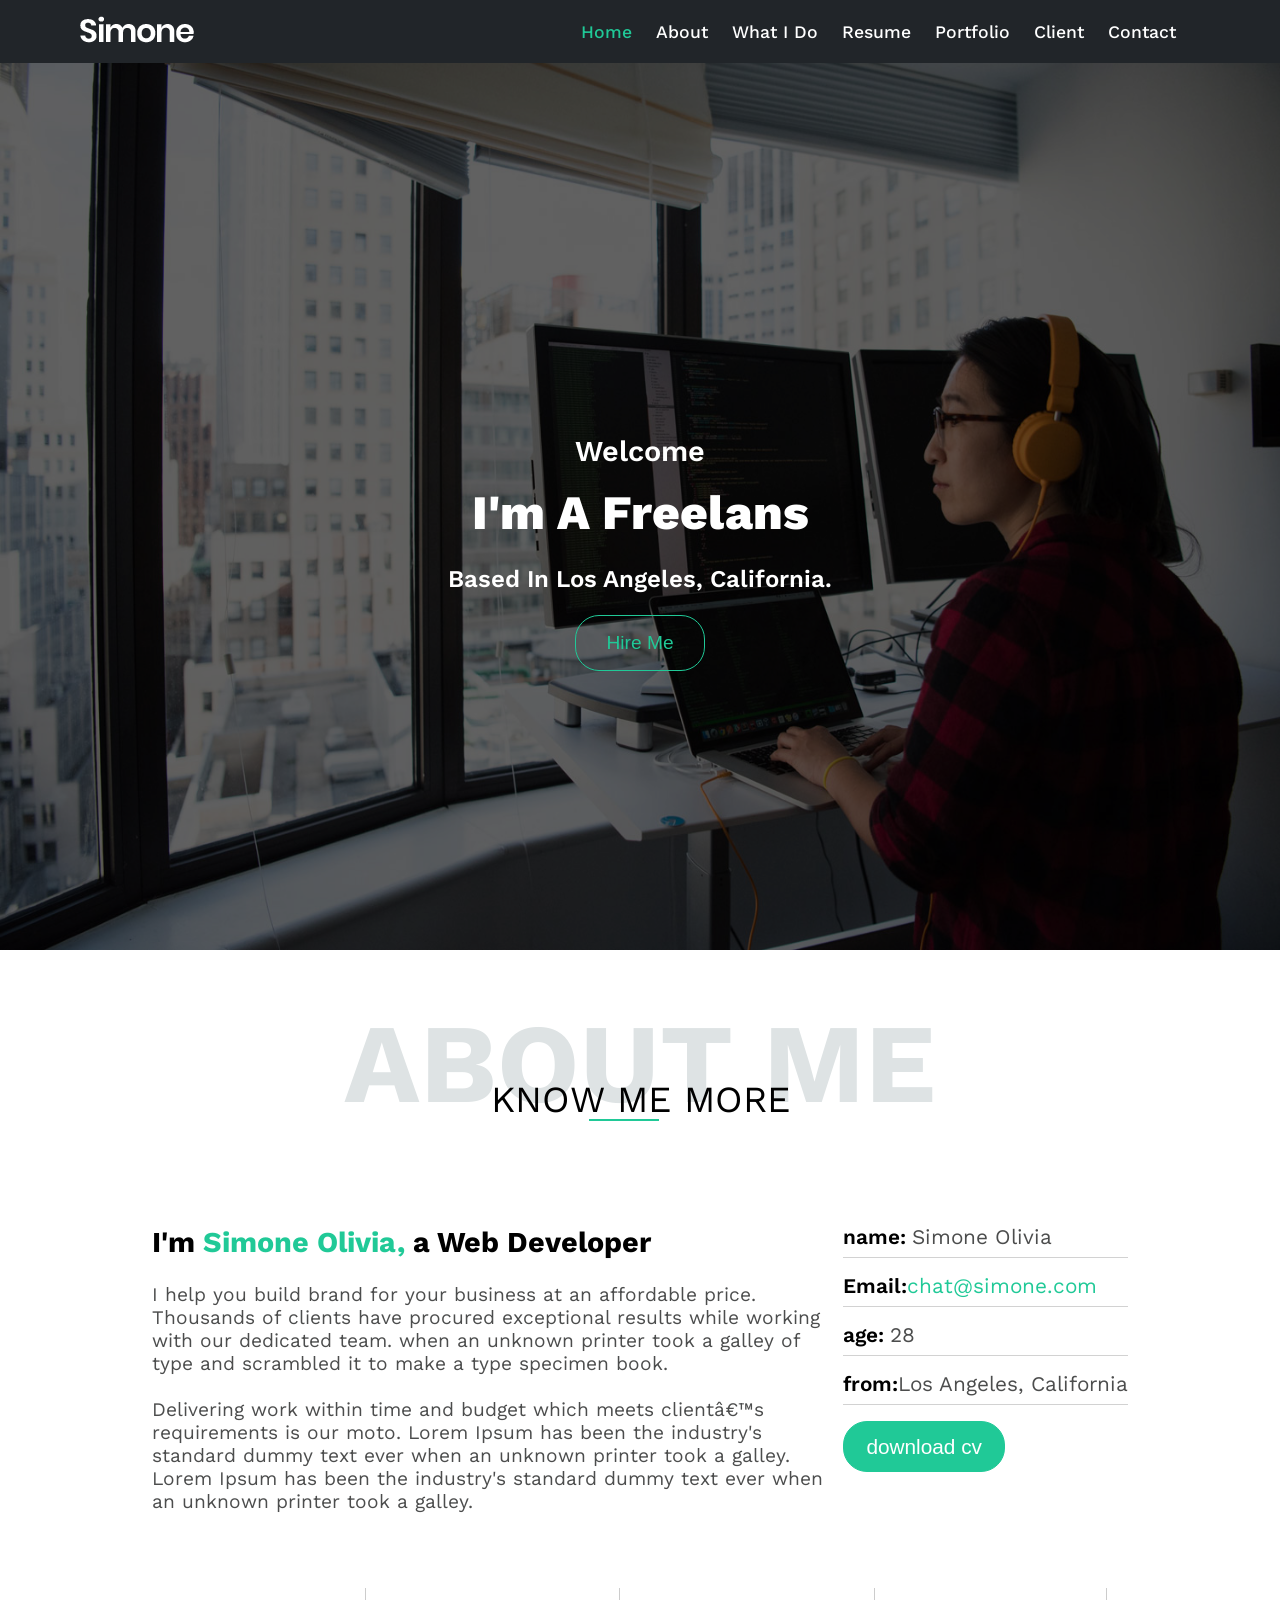
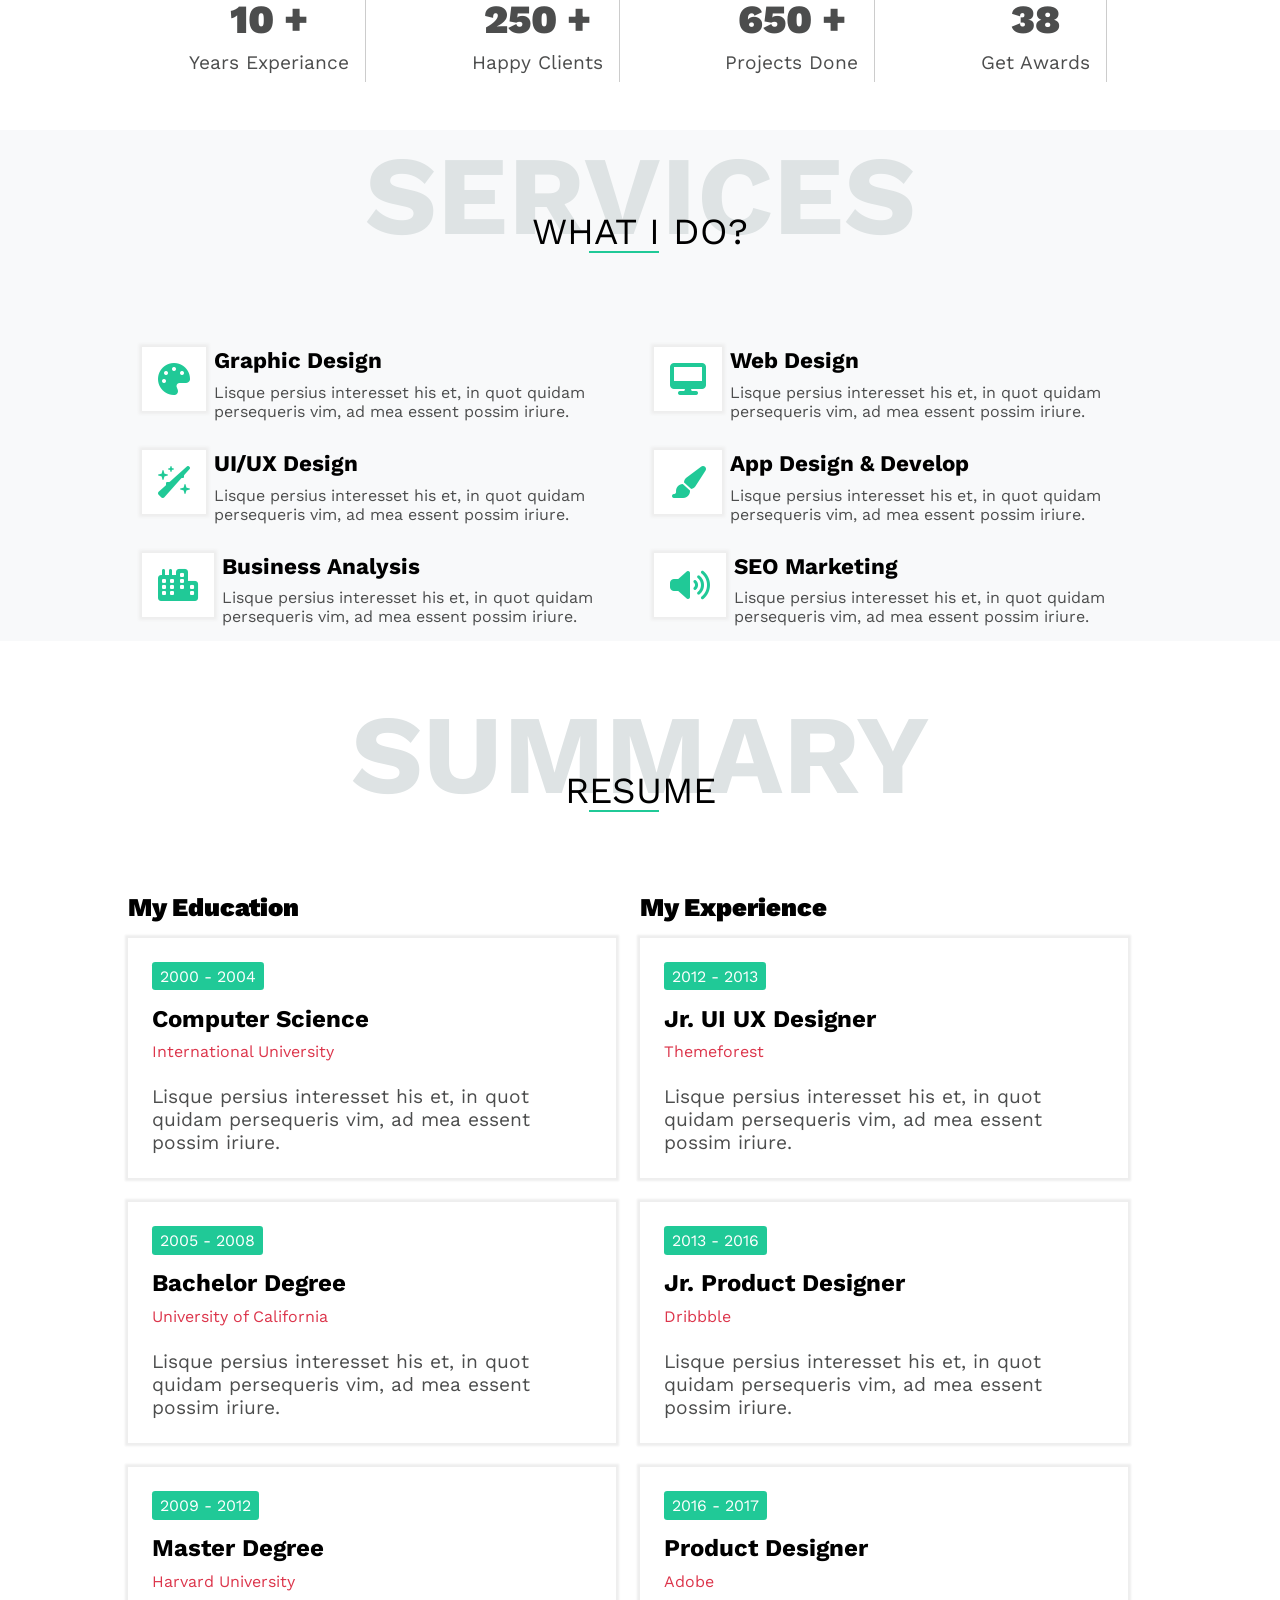
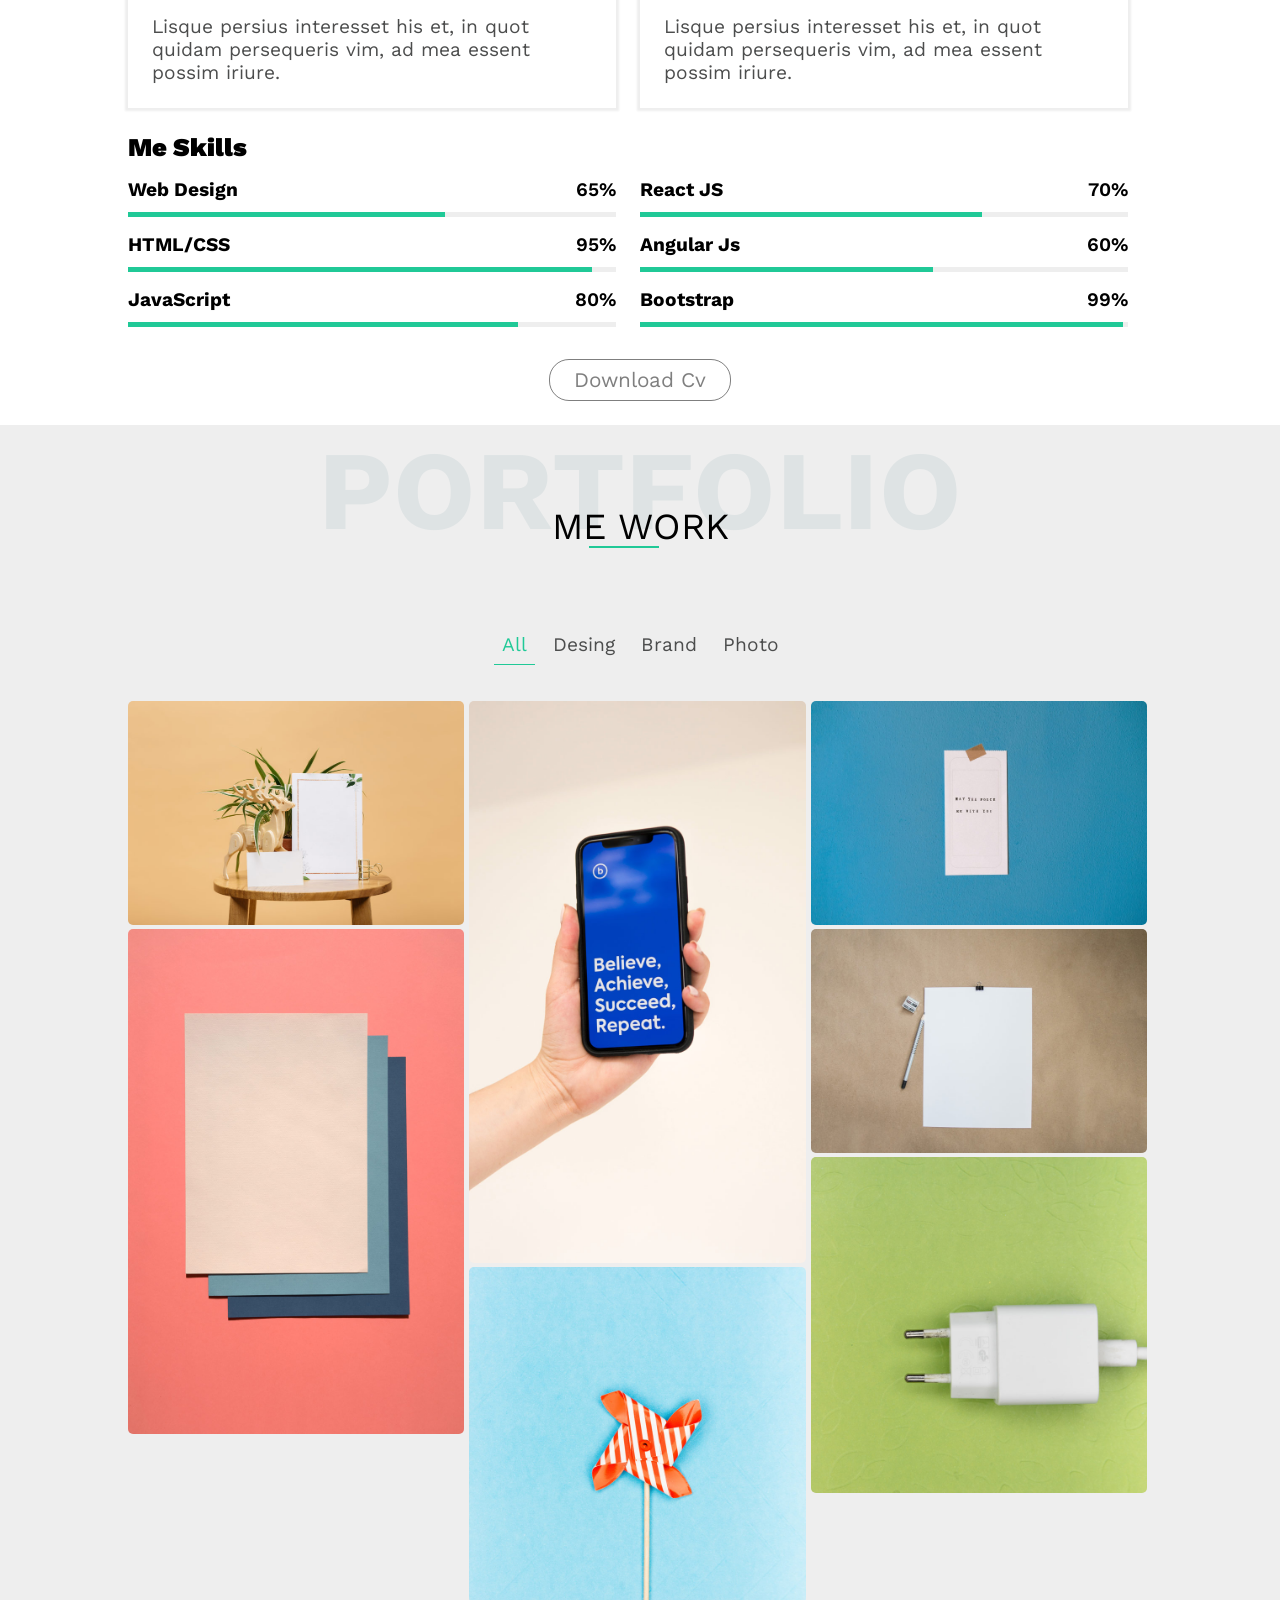
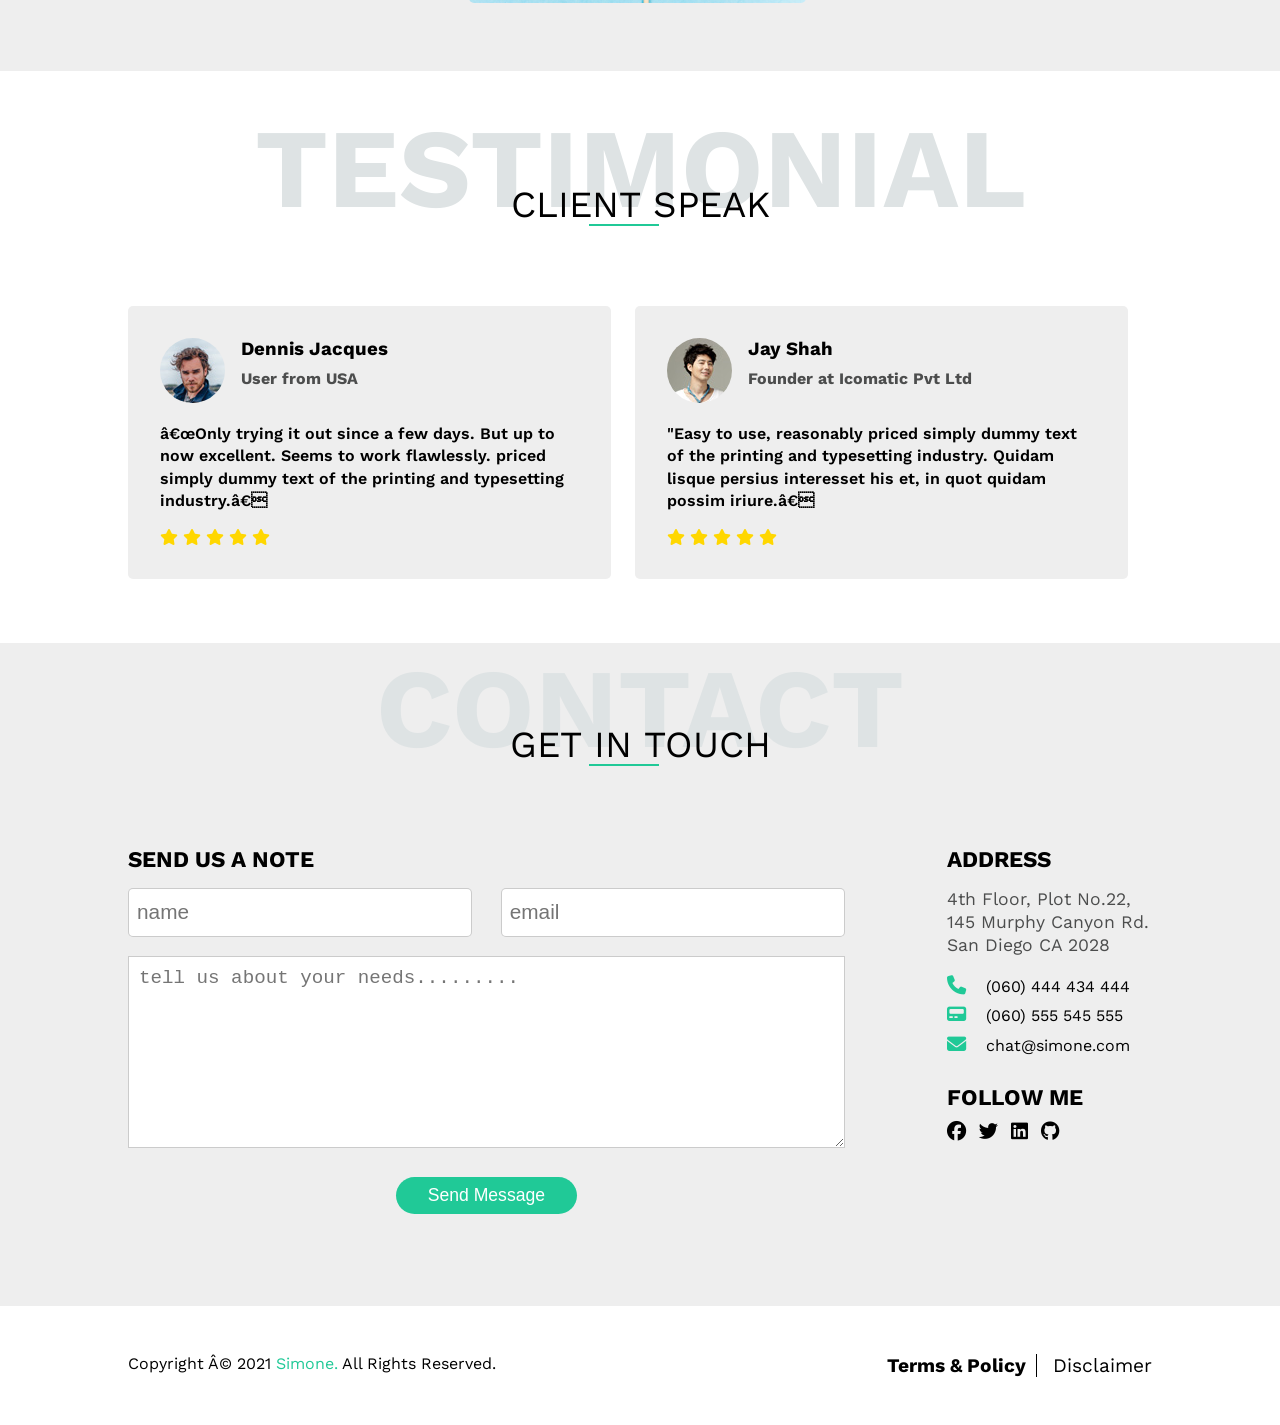
==== index.html @ 6432120c "Add files via upload" ====
<!DOCTYPE html>
<html lang="en">
<head>
    <meta charset="UTF-8">
    <meta http-equiv="X-UA-Compatible" content="IE=edge">
    <meta name="viewport" content="width=device-width, initial-scale=1.0">
    <title>Simone</title>
    <link rel="preconnect" href="https://fonts.googleapis.com">
    <link rel="preconnect" href="https://fonts.gstatic.com" crossorigin>
    <link href="https://fonts.googleapis.com/css2?family=Montserrat:ital,wght@0,100;0,200;0,300;0,400;0,500;0,600;0,700;0,800;0,900;1,100;1,200;1,300;1,400;1,500;1,600;1,700;1,800;1,900&family=Poppins:ital,wght@0,100;0,200;0,300;0,400;0,500;0,600;0,700;0,800;0,900;1,100;1,200;1,300;1,400;1,500;1,600;1,700;1,800;1,900&family=Work+Sans:ital,wght@0,100;0,200;0,300;0,400;0,500;0,600;0,700;0,800;0,900;1,100;1,200;1,300;1,400;1,500;1,600;1,700;1,800;1,900&display=swap" rel="stylesheet">
    <link rel="stylesheet" href="https://cdnjs.cloudflare.com/ajax/libs/font-awesome/6.2.1/css/all.min.css" integrity="sha512-MV7K8+y+gLIBoVD59lQIYicR65iaqukzvf/nwasF0nqhPay5w/9lJmVM2hMDcnK1OnMGCdVK+iQrJ7lzPJQd1w==" crossorigin="anonymous" referrerpolicy="no-referrer" />
    <link href="style.css" rel="stylesheet">
</head>
<body>
    <div>
        <section class="home-padeg" id="home">
            <div class="continer">
                <nav>
                    <div class="nav-logo">
                        <img class="logo" src="imge/logo-light.png"/>
                    </div>
                    <div class="nav-link">
                        <i class="fa-solid fa-bars"></i>
                        <ul>
                            <li>
                                <a href="#home">home</a>
                            </li>
                            <li>
                                <a href="#about">about</a>
                            </li>
                            <li>
                                <a href="#what i do">what i do</a>
                            </li>
                            <li>
                                <a href="#resume">resume</a>
                            </li>
                            <li>
                                <a href="#portfolio">portfolio</a>
                            </li>
                            <li>
                                <a href="#client">client</a>
                            </li>
                            <li>
                                <a href="#contact">contact</a>
                            </li>
                        </ul>
                    </div>
                </nav>
            </div>    
            <div class="home-info">
                    <img class="back-img" src="intro-bg.jpg" alt="sdad">
                    <div class="min-home-info">
                        <p>Welcome</p>
                        <h1>I'm a Freelans</h1>
                        <p>based in Los Angeles, California.</p>
                        <button>hire me</button>
                    </div>
                   
            </div>  
        </section>
        <section class="about" id="about">
           <div class="continer">
                <h2 class="speshile-heading">about me</h2>
                <p>Know Me More</p>
                <div class="about-info">
                    <div class="about-info_texit">
                        <h3>I'm <span>Simone Olivia,</span> a Web Developer</h3>
                        <p>
                            I help you build brand for your business at an affordable price. Thousands of clients have procured exceptional results while working with our dedicated team. when an unknown printer took a galley of type and scrambled it to make a type specimen book.
                            <br>
                            <br>
                            Delivering work within time and budget which meets clientâ€™s requirements is our moto. Lorem Ipsum has been the industry's standard dummy text ever when an unknown printer took a galley. Lorem Ipsum has been the industry's standard dummy text ever when an unknown printer took a galley.
                        </p>
                    </div>
                    <div class="about-info_personal">
                        <div>
                            name: <span>Simone Olivia</span>
                        </div>
                        <div>
                            Email:<span class="shing-color">chat@simone.com</span>
                        </div>
                        <div>
                            age: <span>28</span>
                        </div>
                        <div>
                            from:<span>Los Angeles, California</span>
                        </div>
                        <button>download cv</button>
                    </div>    
                </div>
                <div class="about-box">
                        <div>
                            <h3>10 +</h3>
                            <p>Years Experiance</p>
                        </div>
                        <div>
                            <h3>250 +</h3>
                            <p>Happy Clients</p>
                        </div>
                        <div>
                            <h3>650 +</h3>
                            <p>Projects Done</p>
                        </div>
                        <div>
                            <h3>38</h3>
                            <p>Get Awards</p>
                        </div>
                </div>
                </div>
           </div>
        </section>
        <section class="services" id="what i do">
            <div class="continer">
                <h2 class="speshile-heading">services</h2>
                <p>What I Do?</p>
                <div class="min-serv">
                    <div class="min-col-serv">
                        <div class="serv-card">
                            <div class="serv-icon">
                                <i class="fa-solid fa-palette"></i>
                            </div>
                            <div class="min-col-info">
                                <h3>Graphic Design</h3>
                                <p>Lisque persius interesset his et, in quot quidam persequeris vim, ad mea essent possim iriure.</p>
                            </div>
                        </div>
                        <div class="serv-card">
                            <div class="serv-icon">
                                <i class="fa-solid fa-wand-sparkles"></i>
                            </div>
                            <div class="min-col-info">
                                <h3>UI/UX Design</h3>
                                <p>Lisque persius interesset his et, in quot quidam persequeris vim, ad mea essent possim iriure.</p>
                            </div>
                        </div>
                        <div class="serv-card">
                            <div class="serv-icon">
                                <i class="fa-solid fa-city"></i>
                            </div>
                            <div class="min-col-info">
                                <h3>Business Analysis</h3>
                                <p>Lisque persius interesset his et, in quot quidam persequeris vim, ad mea essent possim iriure.</p>
                            </div>
                        </div>
                    </div> 
                    <div class="min-col-serv">
                        <div class="serv-card">
                            <div class="serv-icon">
                                <i class="fa-solid fa-desktop"></i>
                            </div>
                            <div class="min-col-info">
                                <h3>Web Design</h3>
                                <p>Lisque persius interesset his et, in quot quidam persequeris vim, ad mea essent possim iriure.</p>
                            </div>
                        </div>
                        <div class="serv-card">
                            <div class="serv-icon">
                                <i class="fa-solid fa-paintbrush"></i>
                            </div>
                            <div class="min-col-info">
                                <h3>App Design & Develop</h3>
                                <p>Lisque persius interesset his et, in quot quidam persequeris vim, ad mea essent possim iriure.</p>
                            </div>
                        </div>
                        <div class="serv-card">
                            <div class="serv-icon">
                                <i class="fa-solid fa-volume-high"></i>
                            </div>
                            <div class="min-col-info">
                                <h3>SEO Marketing</h3>
                                <p>Lisque persius interesset his et, in quot quidam persequeris vim, ad mea essent possim iriure.</p>
                            </div>
                        </div>
                    </div> 
                </div>  
            </div>
        </section>
        <section class="resume" id="resume">
            <div class="continer">
                <h2 class="speshile-heading">summary</h2>
                <P>resume</P>
                <div class="min-resume">
                    <div class="resume-card">
                        <h2>My Education</h2>
                        <div class="min-card">
                            <div>2000 - 2004</div>
                            <h3>Computer Science</h3>
                            <span>International University</span>
                            <p>Lisque persius interesset his et, in quot quidam persequeris vim, ad mea essent possim iriure.</p>
                        </div>
                        <div class="min-card">
                            <div>2005 - 2008</div>
                            <h3>Bachelor Degree</h3>
                            <span>University of California</span>
                            <p>Lisque persius interesset his et, in quot quidam persequeris vim, ad mea essent possim iriure.</p>
                        </div>
                        <div class="min-card">
                            <div>2009 - 2012</div>
                            <h3>Master Degree</h3>
                            <span>Harvard University</span>
                            <p>Lisque persius interesset his et, in quot quidam persequeris vim, ad mea essent possim iriure.</p>
                        </div>
                    </div>
                    <div class="resume-card">
                        <h2> My Experience</h2>
                        <div class="min-card">
                            <div>2012 - 2013</div>
                            <h3>Jr. UI UX Designer</h3>
                            <span>Themeforest</span>
                            <p>Lisque persius interesset his et, in quot quidam persequeris vim, ad mea essent possim iriure.</p>
                        </div>
                        <div class="min-card">
                            <div>2013 - 2016</div>
                            <h3>Jr. Product Designer</h3>
                            <span>Dribbble</span>
                            <p>Lisque persius interesset his et, in quot quidam persequeris vim, ad mea essent possim iriure.</p>
                        </div>
                        <div class="min-card">
                            <div>2016 - 2017</div>
                            <h3>Product Designer</h3>
                            <span>Adobe</span>
                            <p>Lisque persius interesset his et, in quot quidam persequeris vim, ad mea essent possim iriure.</p>
                        </div>
                    </div>
                </div>
                <div class="resume-skills">
                    <h3>me skills</h3>
                    <div class="skills-info">
                        <div class="skills-colm">
                            <div class="min-colm">
                                <div class="min-colm-info">
                                    <h4>Web Design</h4>
                                    <p>65%</p>
                                </div>
                                <div class="liner-grad-1">

                                </div>
                            </div>
                            <div class="min-colm">
                                <div class="min-colm-info">
                                    <h4>HTML/CSS</h4>
                                    <p>95%</p>
                                </div>
                                <div class="liner-grad-2">

                                </div>
                            </div>
                            <div class="min-colm">
                                <div class="min-colm-info">
                                    <h4>JavaScript</h4>
                                    <p>80%</p>
                                </div>
                                <div class="liner-grad-3">

                                </div>
                            </div>
                        </div>
                        <div class="skills-colm">
                            <div class="min-colm">
                                <div class="min-colm-info">
                                    <h4>React JS</h4>
                                    <p>70%</p>
                                </div>
                                <div class="liner-grad-4">

                                </div>
                            </div>
                            <div class="min-colm">
                                <div class="min-colm-info">
                                    <h4>Angular Js</h4>
                                    <p>60%</p>
                                </div>
                                <div class="liner-grad-5">

                                </div>
                            </div>
                            <div class="min-colm">
                                <div class="min-colm-info">
                                    <h4>Bootstrap</h4>
                                    <p>99%</p>
                                </div>
                                <div class="liner-grad-6">

                                </div>
                            </div>
                        </div>
                    </div>
                    <div class="resume-button">
                        download cv
                    </div>

                </div>
            </div>
        </section>
        <section class="portfolio" id="portfolio">
            <div class="continer">
                <h2 class="speshile-heading">portfolio</h2>
                <p>me work</p>
                <div class="potr-link">
                    <ul>
                        <li>
                            <a class="f-a" href="">all</a>
                        </li>
                    </ul>
                    <ul>
                        <li>
                            <a href="">desing</a>
                        </li>
                    </ul>
                    <ul>
                        <li>
                            <a href="">brand</a>
                        </li>
                    </ul>
                    <ul>
                        <li>
                            <a href="">photo</a>
                        </li>
                    </ul>
                </div>
                <div class="min-port">
                    <div class="min-port-info">
                        <div class="min-port-info-col">
                            <div class="min-port-imge">
                                <img src="imge/project-1.jpg" alt="pacitsher-product">
                                <div class="min-port-leyr">
                                    <h5>project title</h5>
                                    <p>categore</p>
                                </div>
                            </div>    
                        </div>
                        <div class="min-port-info-col">
                            <div class="min-port-imge">
                                <img src="imge/project-4.jpg" alt="pacitsher-product">
                                <div class="min-port-leyr">
                                    <h5>project title</h5>
                                    <p>categore</p>
                                </div>
                            </div>    
                        </div>
                    </div>
                    <div class="min-port-info">
                        <div class="min-port-info-col">
                            <div class="min-port-imge">
                                <img src="imge/project-2.jpg" alt="pacitsher-product">
                                <div class="min-port-leyr">
                                    <h5>project title</h5>
                                    <p>categore</p>
                                </div>
                            </div>    
                        </div>
                        <div class="min-port-info-col">
                            <div class="min-port-imge">
                                <img src="imge/project-7.jpg" alt="pacitsher-product">
                                <div class="min-port-leyr">
                                    <h5>project title</h5>
                                    <p>categore</p>
                                </div>
                            </div>    
                        </div>
                    </div>
                    <div class="min-port-info">
                        <div class="min-port-info-col">
                            <div class="min-port-imge">
                                <img src="imge/project-3.jpg" alt="pacitsher-product">
                                <div class="min-port-leyr">
                                    <h5>project title</h5>
                                    <p>categore</p>
                                </div>
                            </div>    
                        </div>
                        <div class="min-port-info-col">
                            <div class="min-port-imge">
                                <img src="imge/project-5.jpg" alt="pacitsher-product">
                                <div class="min-port-leyr">
                                    <h5>project title</h5>
                                    <p>categore</p>
                                </div>
                            </div>    
                        </div>
                        <div class="min-port-info-col">
                            <div class="min-port-imge">
                                <img src="imge/project-6.jpg" alt="pacitsher-product">
                                <div class="min-port-leyr">
                                    <h5>project title</h5>
                                    <p>categore</p>
                                </div>
                            </div>    
                        </div>
                    </div>
                </div>
            </div>
        </section>
        <secton class="client" id="client">
            <div class="continer">
                <h2 class="speshile-heading">TESTIMONIAL</h2>
                <p>Client Speak</p>
                <div class="min-client">
                    <div class="client-card">
                        <div class="client-info">
                            <div class="client-imge">
                                <img src="imge/client-sm-3.jpg" alt="">
                            </div>
                            <div class="client-deta">
                                <h3>Dennis Jacques</h3>
                                <h4>User from USA</h4>
                            </div>
                        </div>
                        <p>
                            â€œOnly trying it out since a few days. But up to now excellent. Seems to work flawlessly. priced simply dummy text of the printing and typesetting industry.â€
                        </p>
                        <i class="fa-solid fa-star"></i>
                        <i class="fa-solid fa-star"></i>
                        <i class="fa-solid fa-star"></i>
                        <i class="fa-solid fa-star"></i>
                        <i class="fa-solid fa-star"></i>
                    </div>
                    <div class="client-card">
                        <div class="client-info">
                            <div class="client-img">
                                <img src="imge/client-sm-1.jpg" alt="">
                            </div>
                            <div class="client-deta">
                                <h3>Jay Shah</h3>
                                <h4>Founder at Icomatic Pvt Ltd</h4>
                            </div>
                        </div>
                        <p>
                            "Easy to use, reasonably priced simply dummy text of the printing and typesetting industry. Quidam lisque persius interesset his et, in quot quidam possim iriure.â€
                        </p>
                        <i class="fa-solid fa-star"></i>
                        <i class="fa-solid fa-star"></i>
                        <i class="fa-solid fa-star"></i>
                        <i class="fa-solid fa-star"></i>
                        <i class="fa-solid fa-star"></i>
                    </div>
                </div>
            </div>

        </secton>
        <section class="contact" id="contact">
            <div class="continer">
                <h2 class="speshile-heading">contact</h2>
                <p>Get in Touch</p>
                <div class="min-cont">
                    <div class="cont-flex">
                        <form>
                            <h3>SEND US A NOTE</h3>
                            <div>
                                <input type="text" name="user-name" placeholder="name" required>
                                <input type="email" name="user-email" placeholder="email" required>
                            </div>
                            <textarea placeholder="tell us about your needs........."></textarea>
                            <button>send message</button>
                        </form>
                        <div class="info-cont">
                            <h3>ADDRESS</h3>
                            <p>
                                4th Floor, Plot No.22,
                                145 Murphy Canyon Rd.
                                San Diego CA 2028
                            </p>
                            <br>
                            <div>
                                <i class="fa-solid fa-phone"></i>
                                (060) 444 434 444
                            </div>
                            <div>
                                <i class="fa-solid fa-pager"></i>
                                (060) 555 545 555
                            </div>
                            <div>
                                <i class="fa-solid fa-envelope"></i>
                                chat@simone.com
                            </div>
                            <br>
                            <h4>FOLLOW ME</h4>
                            <i class="fa-brands fa-facebook"></i>
                            <i class="fa-brands fa-twitter"></i>
                            <i class="fa-brands fa-linkedin"></i>
                            <i class="fa-brands fa-github"></i>
                        </div>  
                    </div>
                </div>
            </div>
        </section>
        <footer>
            <div class="continer">
                <p>Copyright Â© 2021 <span>Simone.</span> All Rights Reserved.</p>
                <div>
                   <h5>Terms & Policy</h5>
                   <p> Disclaimer</p>
                </div>
            </div>    
        </footer>
    </div>
</body>
</html>
---- style.css ----
*{
    margin: 0;
    box-sizing: border-box;
    scroll-behavior: smooth;
}
:root{
    --min-color: #20c997;
    --headr-color: #212529;
    --section-background: #f8f9fa;
    --background-header: #eef0f1;
    --pragraph-color: #4c4d4d;
    font-size: 16px;
}
body{
    font-family: 'Montserrat', sans-serif;
    font-family: 'Poppins', sans-serif;
    font-family: 'Work Sans', sans-serif; 
}
.continer{
    margin: 50px auto;
    width: 80%;
}

/* start combonans */
.speshile-heading{
    font-size: 7rem;
    text-align: center;
    color: #dee3e4;
    text-transform: uppercase;
}
.speshile-heading + p{
    font-size: 2.3rem;
    text-align: center;
    margin-top: -9%;
    margin-bottom: 5rem;
    text-transform:  uppercase;
    position: relative;
}
.speshile-heading + p::after{
    content: "";
    position: absolute;
    width: 70px;
    height: 2px;
    background-color: #20c997;
    text-align: center;
    bottom: 0;
    left: 45%;
}
@media screen and (max-width: 800px){
    .speshile-heading{
        font-size: 6rem;
    } 
    .speshile-heading + p{
        font-size: 2.1rem;
    }

}
@media screen and (max-width: 670px){
    .speshile-heading{
        font-size: 5rem;
    }
    .speshile-heading + p{
        font-size: 1.8rem;
    }
}
@media screen and (max-width: 560px){
    .speshile-heading{
        font-size: 4rem;
    }
    .speshile-heading + p{
        font-size: 1.5rem;
    }
}
@media screen and (max-width: 470px){
    .speshile-heading{
        font-size: 3rem;
    }
    .speshile-heading + p{
        font-size: 1.2rem;
    }
}
/* end combonans */
/* start home padeg */
.home-padeg{
    height: 100vh;
    width: 100%;
    position: relative;
}
.home-padeg::after{
    content: "";
    position: absolute;
    top: 0;
    bottom: 0;
    background-color: #0000009e;
    width: 100%;
    height: 100%;
    z-index: -3;
}
.home-padeg .continer{
    margin-top: 0;
}
nav{
    background-color: #212529;
    display: flex;
    align-items: center;
    justify-content: space-between;
    padding: 1rem 5rem;
    z-index: 3333;
    position: relative;
    position: fixed;
    left: 0;
    right: 0;
    top: 0;
}
nav .nav-link{
    text-transform: capitalize;
}
nav .nav-link ul{
    display: flex;
    list-style: none;
}
nav .nav-link ul li a{
    color: white;
    text-decoration: none;
    font-weight: 500;
    font-size: 1.1rem;
    transition: 0.7s;
    margin-right: 1.5rem;
}
nav .nav-link ul li a[href="#home"]{
    color: var(--min-color);
}
nav .nav-link ul li:hover a{
    color: var(--min-color);
}
@media screen and (max-width: 1000px){
    nav .nav-link ul li a{
        font-size: 0.9rem;  
    }
}
@media screen and (max-width: 900px){
    nav .nav-link{
        position: relative;
    }
    .nav-link i{
        font-size: 25px;
        color: white;
        margin-right: 4px;
    }
    .nav-link i:hover + ul{
        top: 22px;
    }
    nav .nav-link ul{
        display: flex;
        flex-direction: column;
        position: absolute;
        background-color: var(--headr-color);
        right: 0px;
        align-items: flex-start;
        justify-content: center;
        width: 200px;
        padding: 1rem;  
        top: -320px;
        transition: 1s;
    }
    nav .nav-link ul li{
        border-bottom: 1px solid rgba(255, 255, 255, 0.35);
        width: 100%;
    }
    nav .nav-link ul li a{
        font-size: 1.3rem;
        padding-bottom: 0.5rem;
        padding-top: 0.5rem;
        display: inline-block;
    }
}
@media screen and (min-width: 900px){
    .nav-link i{
        display: none;
    }
}
.home-info{
    width: 100%;
    height: 100vh;
    position: absolute;
    top: 0;
    
}
.home-info .back-img{
    width: 100%;
    height: 100vh;
    position: absolute;
    z-index: -4;
}
.min-home-info{
    display: flex;
    flex-direction: column;
    align-items: center;
    justify-content: center;
    position: relative;
    top: 40%;
    z-index: 1;
    color: white;
    text-transform: capitalize;
    padding: 1.5rem;
}
.min-home-info :first-child{
    font-size: 1.8rem;
    margin-bottom: 1rem;
    font-weight: 600;
}
.min-home-info h1{
    font-size: 3rem;
    margin-bottom: 1.5rem;
    font-weight: 800;
}
.min-home-info p{
    font-size: 1.5rem;
    font-weight: 600;
    margin-bottom: 1.4rem;
}
.min-home-info button{
    font-size: 1.2rem;
    font-weight: 400;
    padding: 1rem 1.9rem;
    border: 1px solid var(--min-color);
    border-radius: 1.5rem;
    background-color: rgba(0, 0, 0, 0);
    color: var(--min-color);
    transition: 0.8s;
    cursor: pointer;
    text-transform: capitalize;
}
.min-home-info button:hover{
    background-color: var(--min-color);
    color: white;
}
/* end home padeg */

/* start about */
.about .continer{
    width: 80%;
    margin: 3rem auto;
}
.about .continer .speshile-heading + p{
    margin-top: -5%;
}
.about-info{
    display: flex;
    justify-content: space-between;
    padding: 1.5rem;
}
.about-info .about-info_texit{
    width: 70%;
}
.about-info_texit h3{
    font-size: 1.8rem;
    margin-bottom: 1.5rem;
}
.about-info_texit span{
    color: #20c997;
}
.about-info_texit p{
    font-size: 1.2rem;
    color: #4c4d4d;
}
.about-info_personal div{
    font-size: 1.3rem;
    font-weight: 600;
    margin-bottom: 1rem;
    border-bottom: 1px solid rgba(0, 0, 0, 0.178);
    padding-bottom: 0.5rem;
}
.about-info_personal span{
    font-weight: 400;
    color: #4c4d4d;
}
.about-info_personal div .shing-color{
    color: #20c997;
}
.about-info_personal button{
    font-size: 1.3rem;
    background-color: #20c997;
    padding: 0.8rem 1.4rem;
    border-radius: 1.5rem;
    border: 1px solid #20c997;
    color: white;
    transition: 1s;
}
.about-info_personal button:hover{
    background-color: #02815b;
    cursor: pointer;
}
@media screen and (max-width: 700px){
    .about-info{
        display: flex;
        flex-direction: column;
        justify-content: center;
        width: 100%;
    }
   .about-info_personal{
     margin-top: 1rem;
   }
   .about-info_texit{
    width: 100%;
   }
}
.about-box{
    display: flex;
    align-items: center;
    justify-content: space-around;
    margin-top: 5%;
    flex-wrap: wrap;
}
.about-box div{
    border-right: 1px solid rgba(0, 0, 0, 0.199);
    padding: 0.5rem 1rem;
    text-align: center;
}
.about-box div h3{
    font-size: 2.5rem;
    color: #4c4d4d;
    font-weight: 900;
    margin-bottom: 0.5rem;
}
.about-box div p{
    color: #4c4d4d;
    font-size: 1.2rem;

}
@media screen and (max-width: 480px){
    .about-box{
        display: flex;
        flex-direction: column;
    }
}
/* end about */
/* start services */
.services{
    background-color: #f8f9fa;
  
}
.services .continer{
    width: 80%;
    margin: 3rem auto;
}
.services .continer .speshile-heading + p{
    margin-top: -5%;
}
.services .continer .min-serv{
    display: flex;
}
.services .continer .min-serv .min-col-serv .serv-card{
    display: flex;
    padding: 0.9rem;
}
.services .continer .min-serv .min-col-serv .serv-card .serv-icon{
    width: fit-content;
    height: fit-content;
    display: flex;
    align-items: center;
    justify-content: center;
    background-color: white;
    margin-right: 0.5rem;
    box-shadow: 0 0 3px 3px #eee;
}
.services .continer .min-serv .min-col-serv .serv-card .serv-icon i{
    font-size: 2rem;
    padding: 1rem;
    color: #20c997;
}
.services .continer .min-serv .min-col-serv div .min-col-info{
    display: flex;
    flex-direction: column;
}
.services .continer .min-serv .min-col-serv div .min-col-info h3{
    font-size: 1.4rem;
    margin-bottom: 0.6rem;
}
.services .continer .min-serv .min-col-serv div .min-col-info p{
    color: #4c4d4d;
    line-height: 1.2;
}
@media screen and (max-width: 800px){
    .services .continer .min-serv .min-col-serv .serv-card{
        display: flex;
        flex-direction: column;
        align-items: center;
    }
    .services .continer .min-serv .min-col-serv div .min-col-info{
        text-align: center;
    }
    .services .continer .min-serv .min-col-serv div .min-col-info h3{
       padding-top: 0.8rem;
    }
}
@media screen and (max-width: 500px){
    .services .continer .min-serv{
        display: flex;
        flex-direction: column;
    }
}
/* end services */
/* start resume */
.resume .continer{
    width: 80%;
    margin: 1rem auto;
}
.resume .continer .speshile-heading + p{
    margin-top: -5%;
}
.resume .continer .min-resume{
    display: flex;
}
.resume .continer .min-resume .resume-card h2{
    font-weight: 900;
    font-size: 1.6rem;
    margin-bottom: 1rem;
}

.resume .continer .min-resume .resume-card .min-card{
    padding: 1.5rem;
    margin-right: 1.5rem;
    margin-bottom: 1.5rem;
    box-shadow: 0px 0px 2px 3px #eee;
}
.resume .continer .min-resume .resume-card .min-card div{
    width: fit-content;
    padding: 0.3rem 0.5rem;
    background: #20c997;
    border-radius: 0.2rem;
    margin-bottom: 0.9rem;
    color: white;
}
.resume .continer .min-resume .resume-card .min-card h3{
    font-size: 1.5rem;
    margin-bottom: 0.6rem;
}
.resume .continer .min-resume .resume-card .min-card span{
    color: #dc354b;
    margin-bottom: 1.5rem;
    display: inline-block;
}
.resume .continer .min-resume .resume-card .min-card p{
    font-size: 1.2rem;
    color: #4c4d4d;
}
@media screen and (max-width: 800px){
    .resume .continer .min-resume{
        display: flex;
        flex-direction: column;
    }
}
.resume-skills .skills-info{
    display: flex;
}
.resume-skills .skills-info .min-colm-info{
    display: flex;
    justify-content: space-between;
}
.resume-skills h3{
    font-weight: 900;
    font-size: 1.6rem;
    text-transform: capitalize;
}
.skills-colm{
    width: 50%;
    margin-right: 1.5rem;
    margin-top: 1rem;
}
.skills-colm .min-colm {
    margin-bottom: 1rem;
}
.skills-colm .min-colm .min-colm-info h4{
    font-size: 1.2rem;
    margin-bottom: 0.7rem;
}
.skills-colm .min-colm .min-colm-info p{
    font-size: 1.2rem;
    font-weight: 600;
}
.skills-colm .min-colm .liner-grad-1,.liner-grad-2,.liner-grad-3,.liner-grad-4,.liner-grad-5,.liner-grad-6 {
    width: 100%;
    height: 5px;
}
.skills-colm .min-colm .liner-grad-1{
    background: linear-gradient(to right, #20c997 0%, #20c997 65%, #eee 65%);
}
.skills-colm .min-colm .liner-grad-2{
    background: linear-gradient(to right, #20c997 0%, #20c997 95%, #eee 95%);
}
.skills-colm .min-colm .liner-grad-3{
    background: linear-gradient(to right, #20c997 0%, #20c997 80%, #eee 80%);
}
.skills-colm .min-colm .liner-grad-4{
    background: linear-gradient(to right, #20c997 0%, #20c997 70%, #eee 70%);
}
.skills-colm .min-colm .liner-grad-5{
    background: linear-gradient(to right, #20c997 0%, #20c997 60%, #eee 60%);
}
.skills-colm .min-colm .liner-grad-6{
    background: linear-gradient(to right, #20c997 0%, #20c997 99%, #eee 99%);
}
.resume-button{
    width: fit-content;
    padding: 0.5rem 1.5rem;
    border-radius: 20px;
    font-size: 1.3rem;
    color: #00000080;
    border: 1px solid #00000080;
    margin: 1rem auto;
    transition: 0.6s;
    text-transform: capitalize;
}
.resume-button:hover{
    background-color: #00000080;
    color: white;
    cursor: pointer;
}
@media screen and (max-width: 800px){
    .skills-info{
        display: flex;
        flex-direction: column;
    }
    .skills-colm{
        width: 100%;
    }
}
/* end resume */
/* start portfolio */
.portfolio{
    background-color: #eee;
}
.portfolio .continer{
    width: 80%;
    margin: 1.5rem auto;
}
.portfolio .continer .speshile-heading + p{
    margin-top: -5%;
}
.portfolio .continer .potr-link{
    display: flex;
    align-items: center;
    justify-content: center;
    margin-bottom: 2.5rem;
}
.portfolio .continer .potr-link ul{
    list-style: none;
    padding: 5px;
}
.portfolio .continer .potr-link ul li a{
    text-decoration: none;
    color: #4c4d4d;
    text-transform: capitalize;
    font-size: 1.2rem;
    padding: 0.5rem;
    transition: 0.5s;
}
.portfolio .continer .potr-link ul li .f-a{
    color: #20c997;
    border-bottom: 1px solid #20c997;
}
.portfolio .continer .potr-link ul li a:hover{
    color: #20c997;
    border-bottom: 1px solid #20c997;
}
.min-port{
    display: flex;
    justify-content: space-between;
    padding-bottom: 4rem;
}

.min-port .min-port-info-col{
    padding-right: 5px;
}
.min-port-imge{
    position: relative;
    overflow: hidden;
}
.min-port  img{
    border-radius: 5px;
    width: 100%;
    transition: 0.5s;
}

.min-port-leyr{
    position: absolute;
    width: 100%;
    height: 100%;
    top: 0;
    display: flex;
    flex-direction: column;
    align-items: center;
    justify-content: center;
    font-size: 2rem;
    color: white;
    background-color: rgba(0, 0, 0, 0.295);
    opacity: 0;
    transition: 0.5s;
}
.min-port-imge:hover .min-port-leyr{
    opacity: 1;
    border-radius: 5px;
}
.min-port .min-port-imge:hover img{
    transform: scale(1.1);
}
/* end portfolio */
/* start client */
.client .continer{
    width: 80%;
    margin: 2rem auto;
}
.client .continer .speshile-heading + p{
    margin-top: -5%;
}
.client .continer  .min-client{
    display: flex;
}
.client .continer  .min-client .client-card{
    background-color: #eee;
    padding: 2rem;
    margin-right: 1.5rem;
    border-radius: 5px;
    margin-bottom: 2rem;
}
.client .continer  .min-client .client-card .client-info{
    display: flex;
    margin-bottom: 1rem;
}
.client .continer  .min-client .client-card .client-info img{
    border-radius: 50%;
    margin-right: 1rem;
}
.client .continer  .min-client .client-card .client-info h3{
    margin-bottom: 0.6rem;
}
.client .continer  .min-client .client-card .client-info h4{
    color: #4c4d4d;
}
.client .continer  .min-client .client-card p{
    line-height: 1.4;
    font-weight: 600;
    margin-bottom: 1rem;
}
.client .continer  .min-client .client-card i{
    color: gold;
}
@media screen and (max-width: 700px){
    .client .continer  .min-client{
        display: flex;
        flex-direction: column;
    }
}
/* end client */
/* start contact */
.contact{
    background-color: #eee;
}
.contact .continer{
    width: 80%;
    margin: 1rem auto;
    padding-bottom: 5rem;
}
.contact .continer .speshile-heading + p{
    margin-top: -5%;
}

.min-cont .cont-flex{
    display: flex;
    justify-content: space-between;
}
.min-cont .cont-flex .info-cont{
    width: 20%;
}
.min-cont .cont-flex form{
    width: 70%;
    display: flex;
    flex-direction: column;
}
.min-cont .cont-flex .info-cont h3{
    font-size: 1.4rem;
    margin-bottom: 1rem;
}
.min-cont .cont-flex .info-cont p{
    color: #4c4d4d;
    line-height: 1.3;
    font-size: 1.1rem;
}
.min-cont .cont-flex .info-cont div{
    margin-bottom: 0.6rem;
}
.min-cont .cont-flex .info-cont div i{
    margin-right: 0.9rem;
    color: #20c997;
}
.min-cont .cont-flex .info-cont h4{
    font-size: 1.4rem;
    margin-bottom: 0.8rem;
}
.min-cont .cont-flex .info-cont i{
    margin-right: 0.5rem;
    font-size: 1.2rem;
}
.min-cont .cont-flex  form h3{
    font-size: 1.4rem;
    margin-bottom: 1rem;
    text-transform: capitalize;
}

.min-cont .cont-flex  form div{
    display: flex;
    justify-content: space-between;
    margin-bottom: 1.2rem;
}
.min-cont .cont-flex  form div input{
    background-color: white;
    border: 1px solid #80808069;
    border-radius: 5px;
    padding: 0.7rem 0.5rem;
    width: 48%;
    font-size: 1.3rem;
}
.min-cont .cont-flex  form textarea{
    width: 100%;
    height: 12rem;
    padding: 10px;
    font-size: 1.2rem;
    border: 1px solid #80808069;
    margin-bottom: 1rem;
}
.min-cont .cont-flex  form button{
    background-color: #20c997;
    font-size: 1.1rem;
    color: white;
    border: none;
    border-radius: 20px;
    padding: 0.5rem 2rem;
    text-transform: capitalize;
    margin: 0.8rem auto;
    transition: 0.5s;
}
.min-cont .cont-flex  form button:hover{
    background-color: #02815b;
    cursor: pointer;
}
@media screen and (max-width: 700px){
    .min-cont .cont-flex{
        display: flex;
        flex-direction: column;
    }
    .min-cont .cont-flex .info-cont {
        width: 100%;
    }
    .min-cont .cont-flex form{
        width: 100%;
    }
    .min-cont .cont-flex .info-cont p{
        width: 80%;
    }
}
/* end contact */
/* start footer */
footer .continer{
    width: 80%;
    margin: 1rem auto;
    padding-top: 2rem;
    padding-bottom: 2rem;
    display: flex;
    justify-content: space-between;
}
footer .continer span{
    color: #20c997;
}
footer .continer div{
    display: flex;
}
footer .continer div h5{
    margin-right: 1rem;
    font-size: 1.2rem;
    border-right: 1px solid black;
    padding-right: 10px;
}
footer .continer div p{
    font-size: 1.2rem;
}
/* end footer */
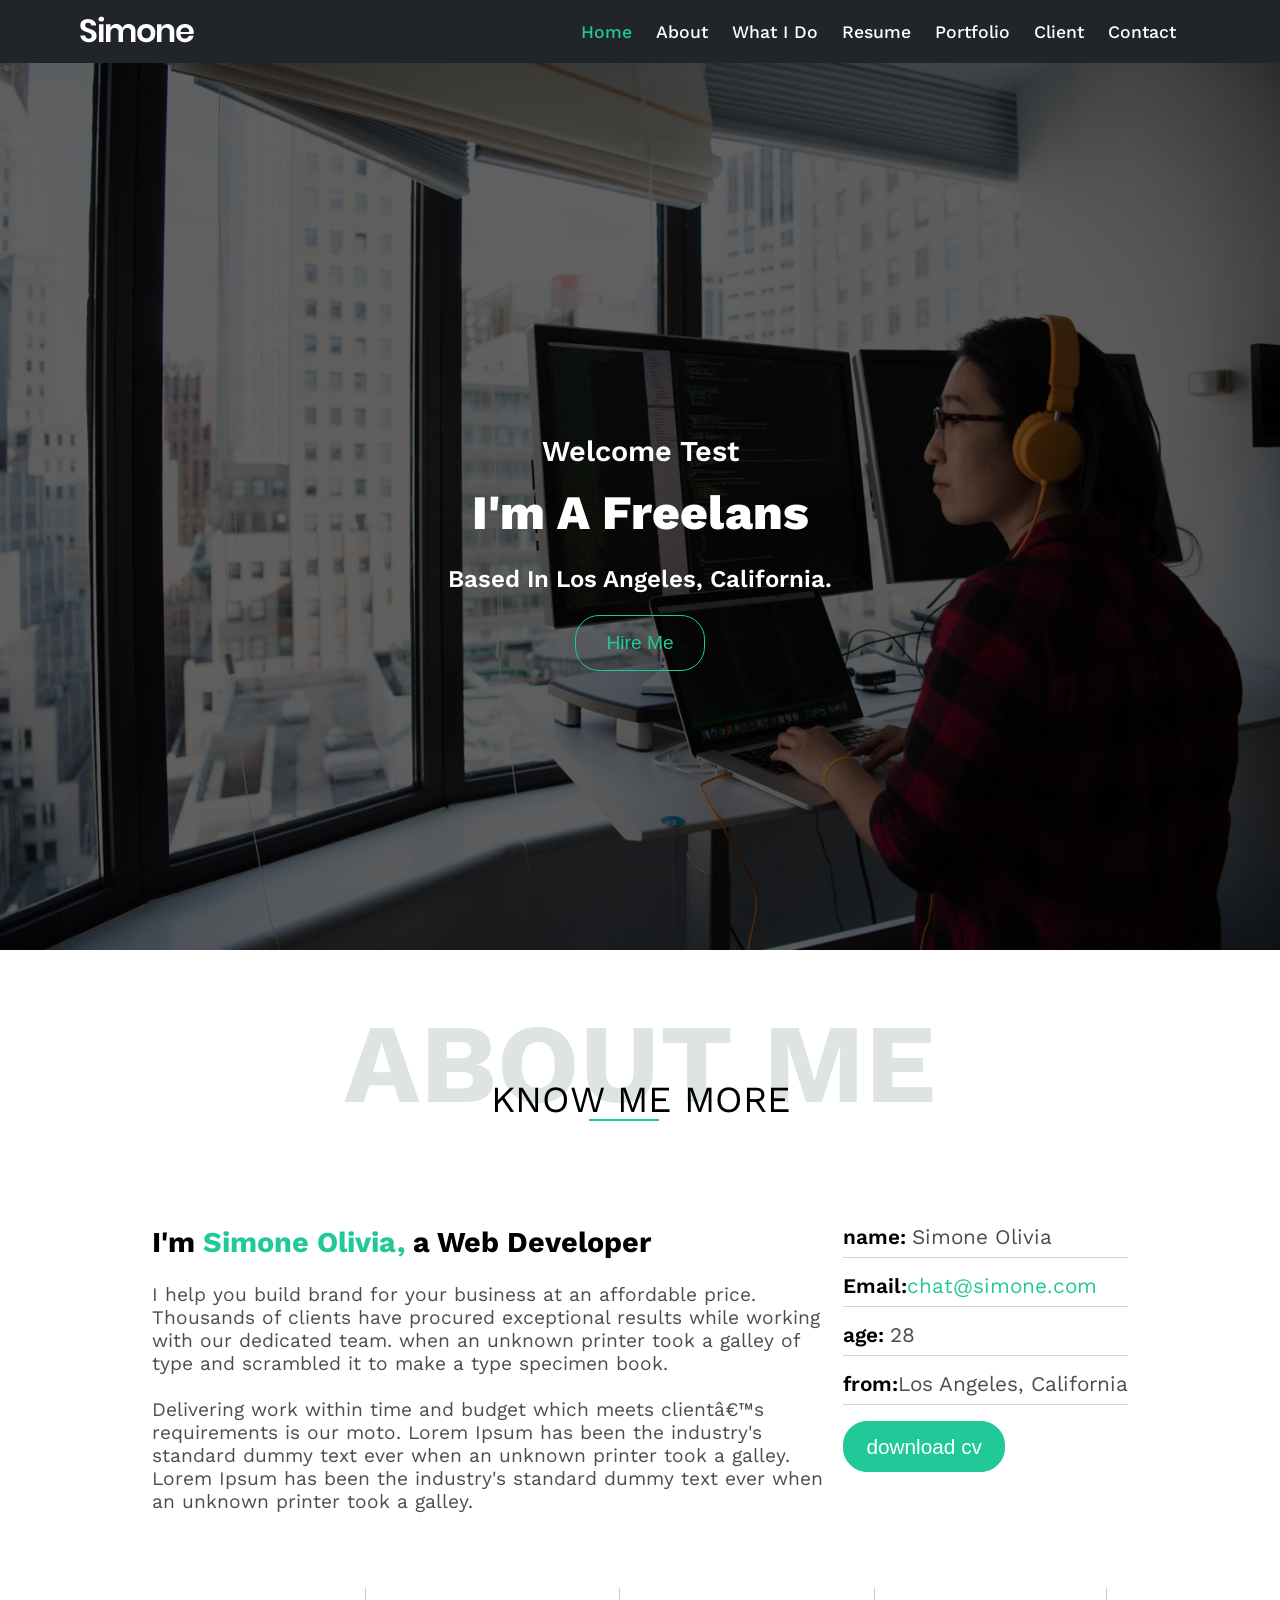
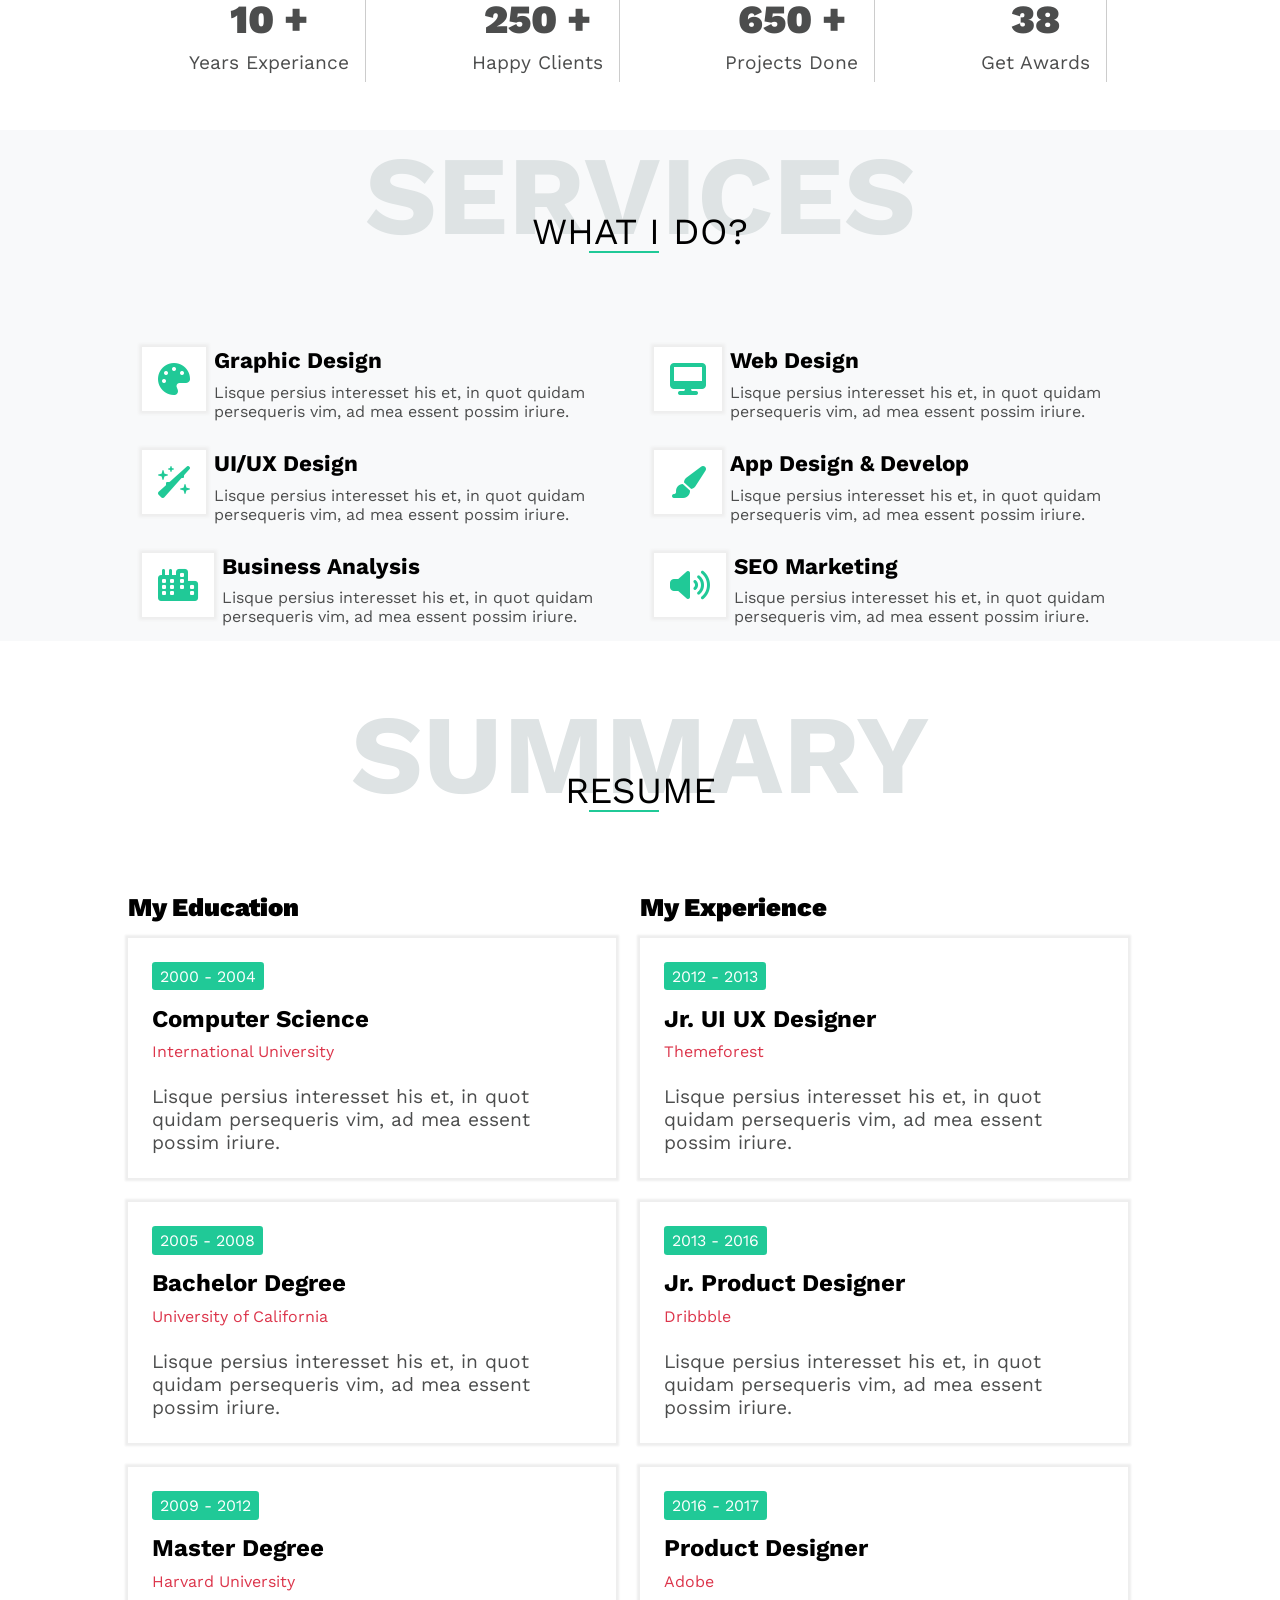
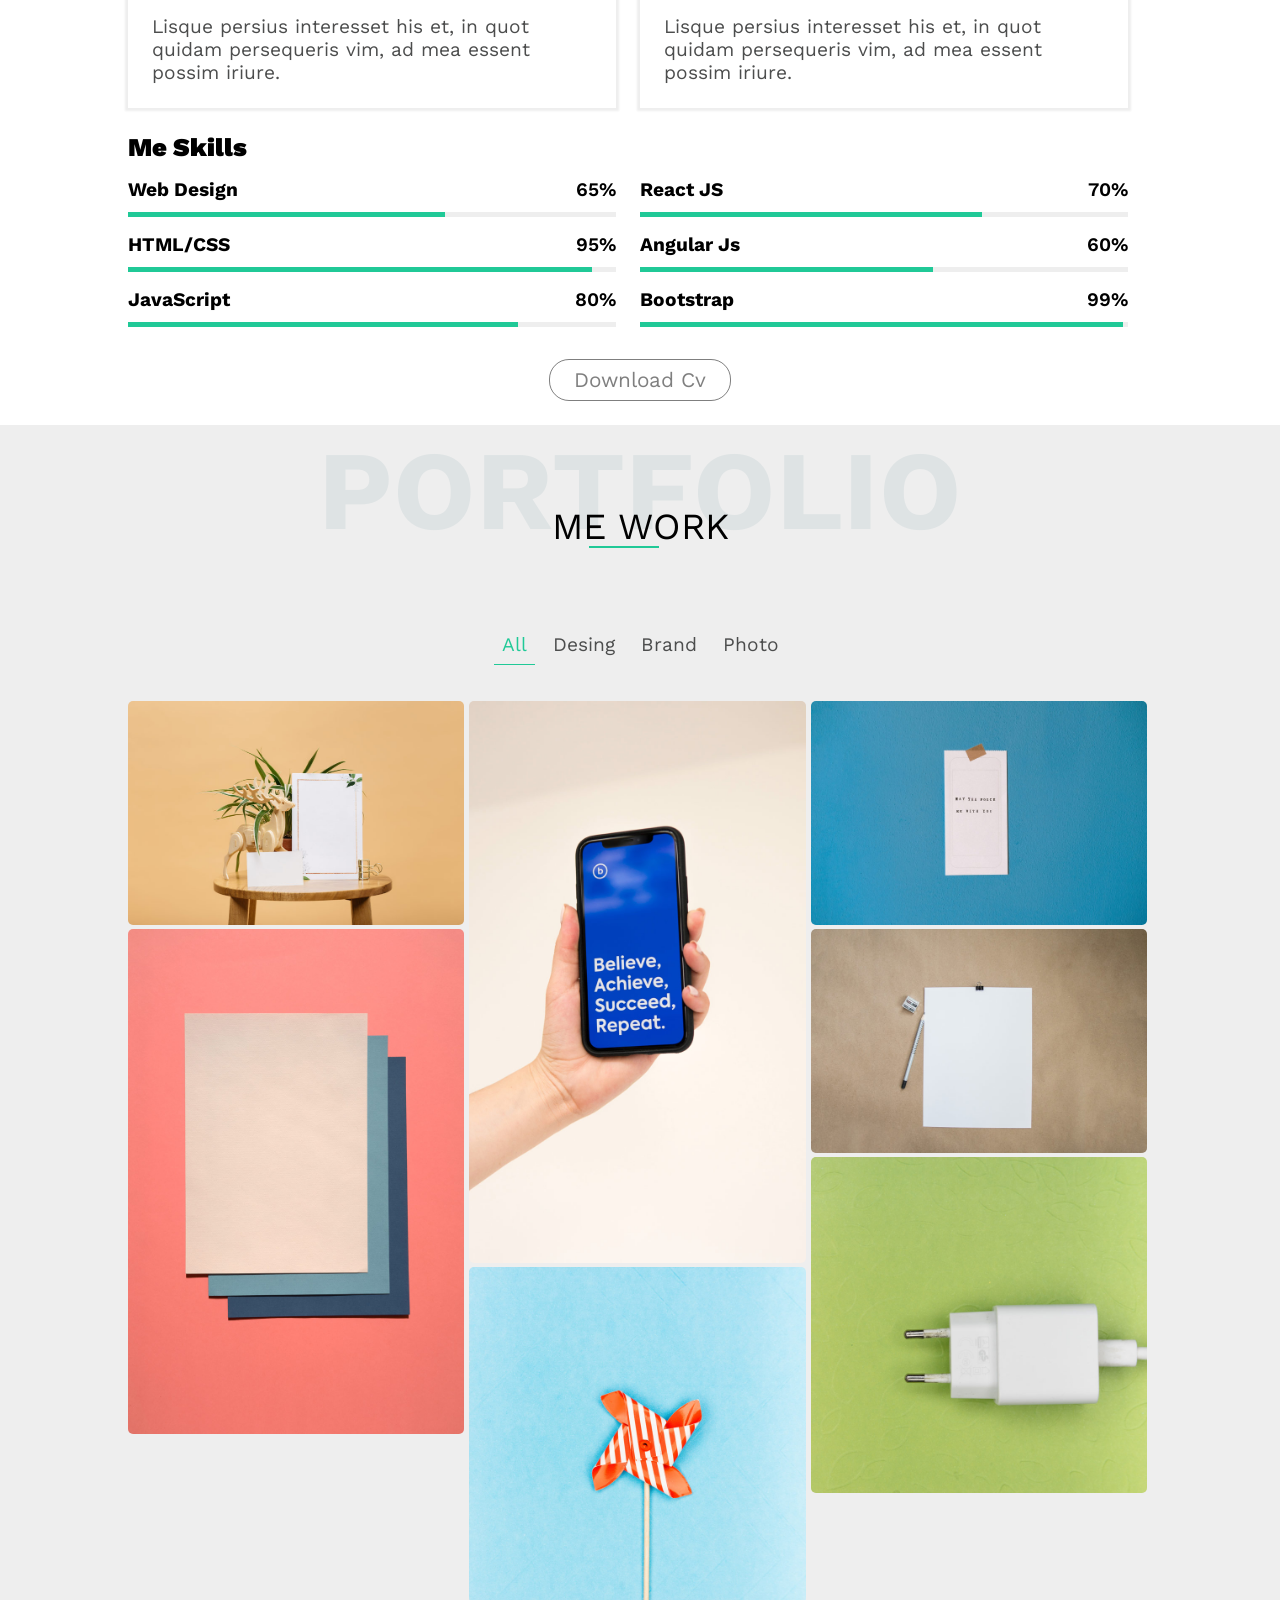
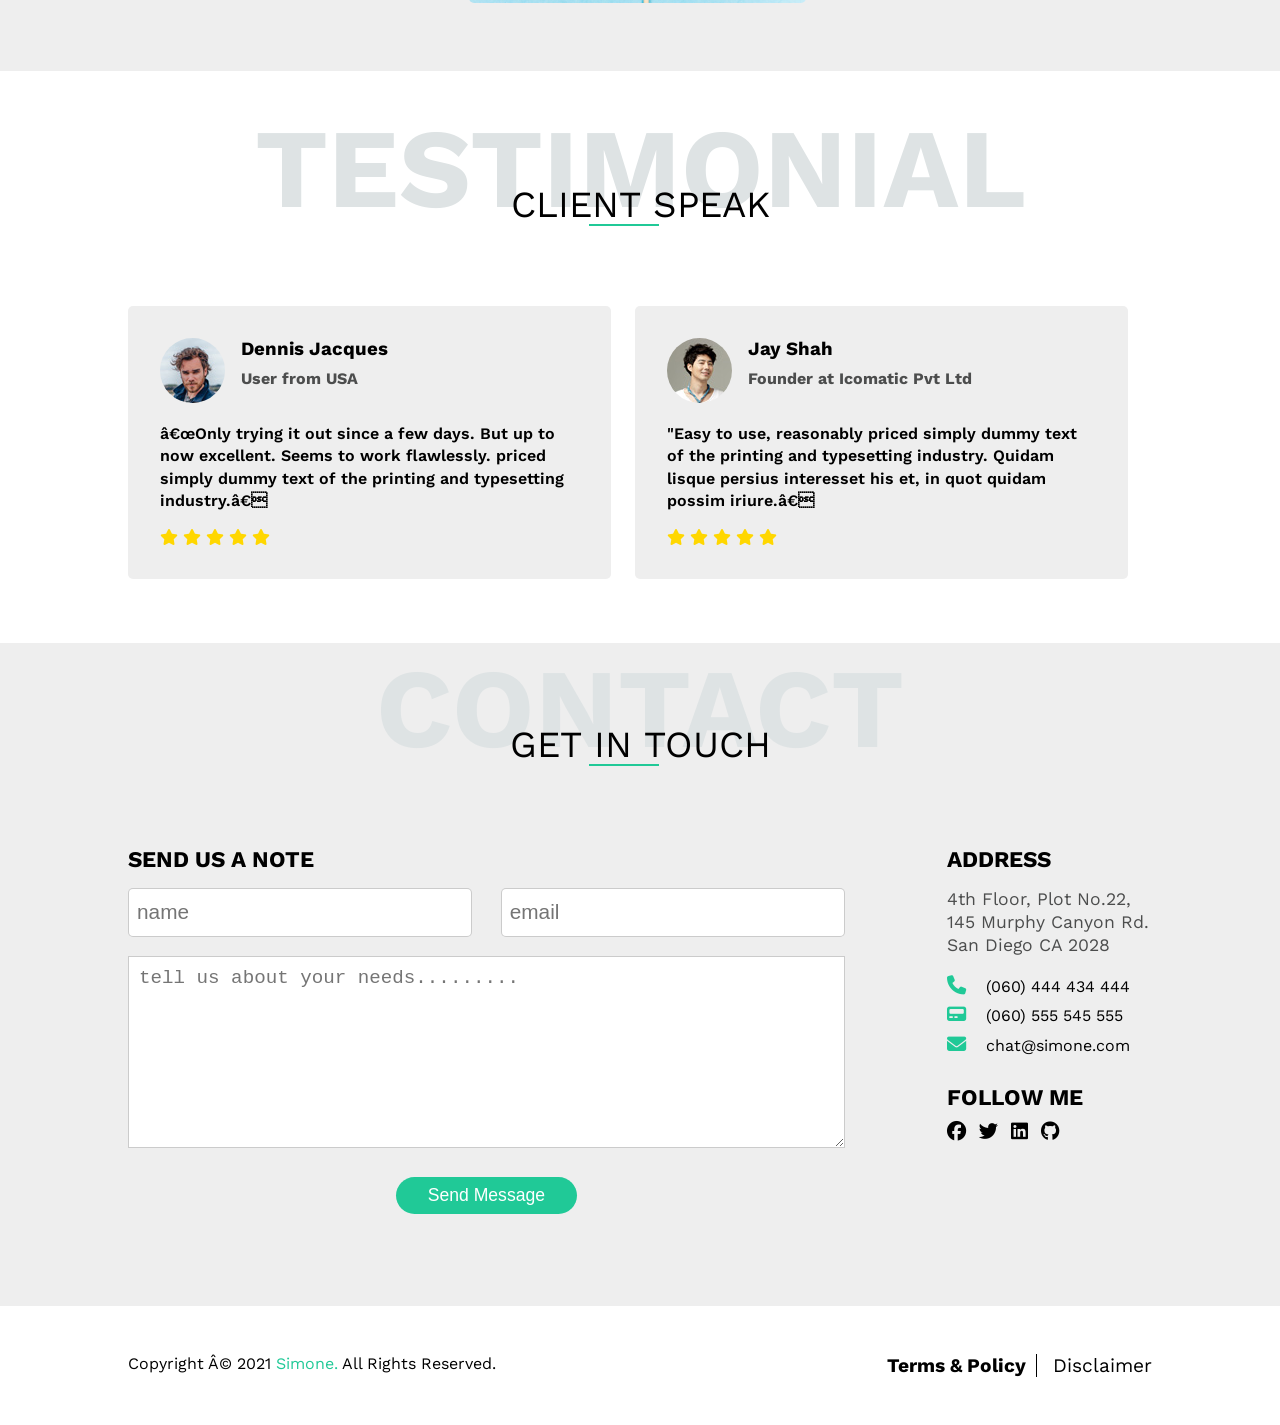
==== commit 92189758: "Update index.html" ====
--- a/index.html
+++ b/index.html
@@ -50,7 +50,7 @@
             <div class="home-info">
                     <img class="back-img" src="intro-bg.jpg" alt="sdad">
                     <div class="min-home-info">
-                        <p>Welcome</p>
+                        <p>Welcome test</p>
                         <h1>I'm a Freelans</h1>
                         <p>based in Los Angeles, California.</p>
                         <button>hire me</button>
@@ -495,4 +495,4 @@
         </footer>
     </div>
 </body>
-</html>+</html>
